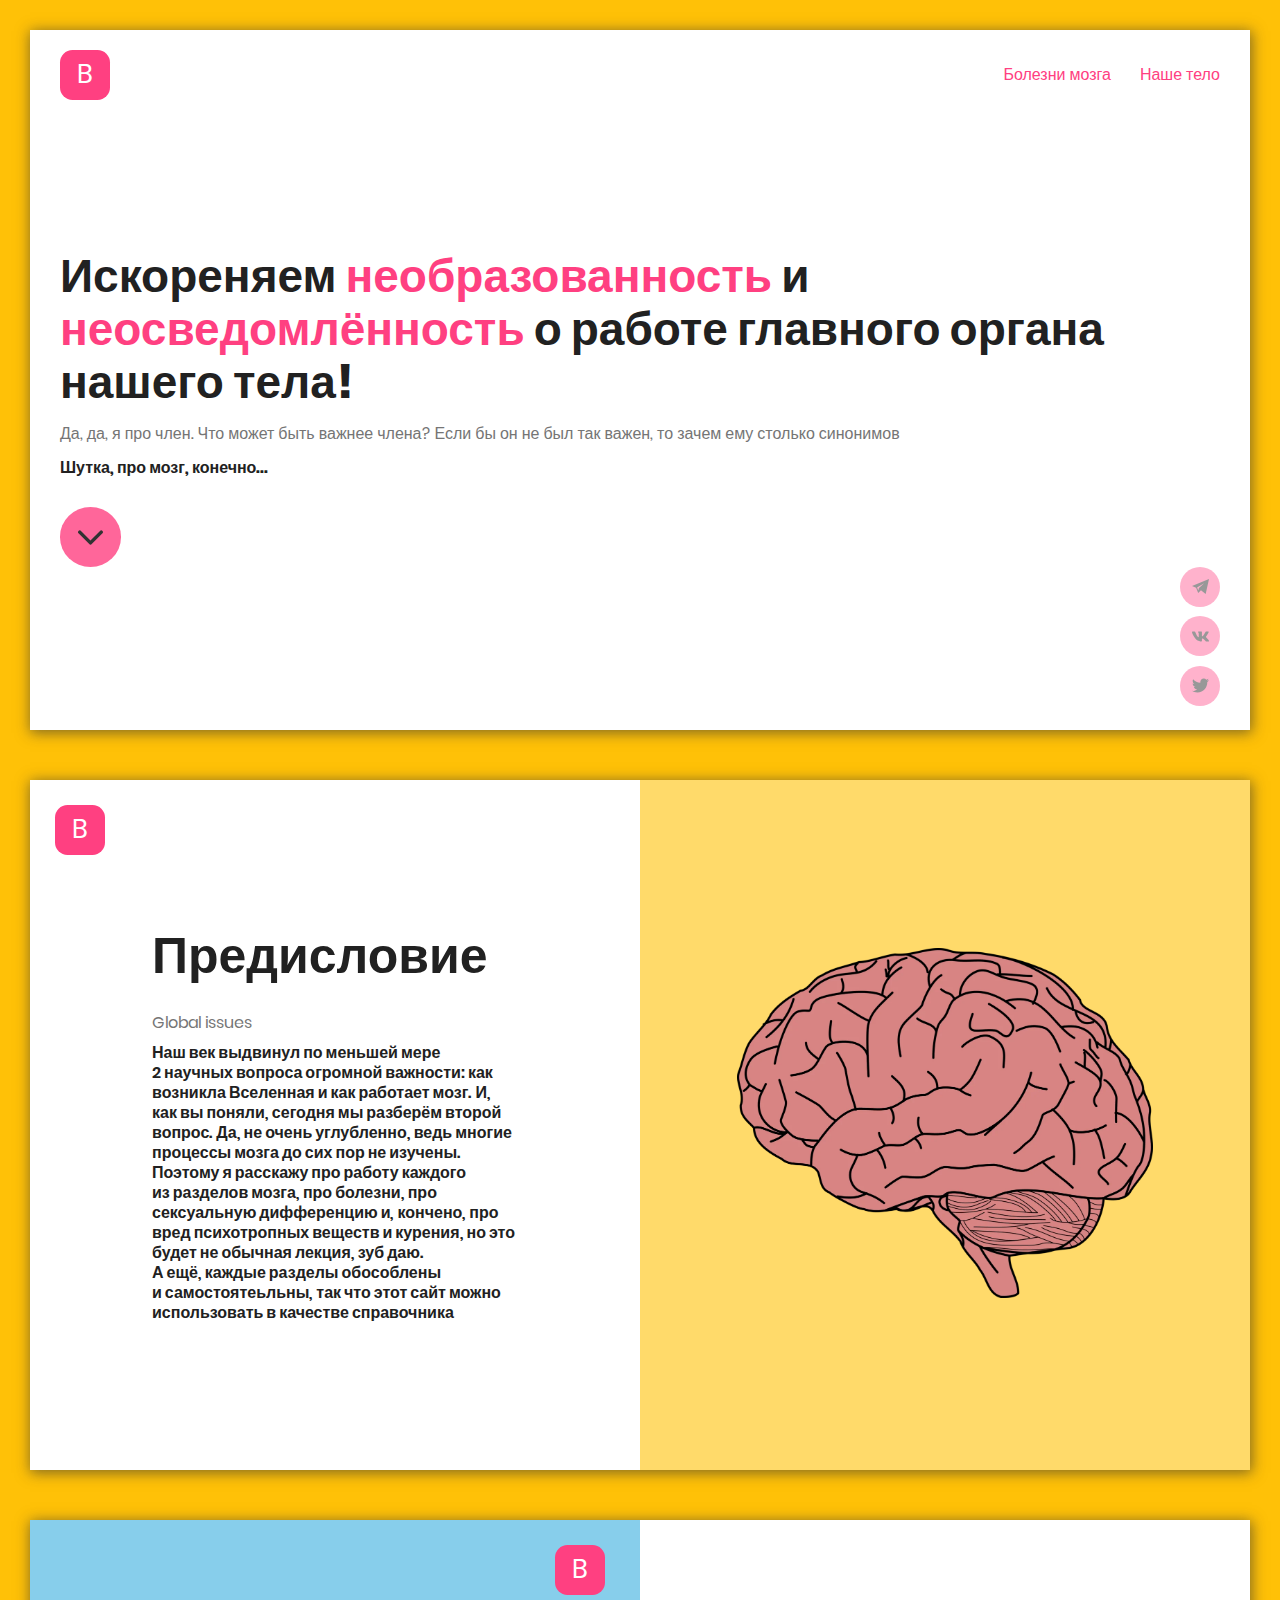
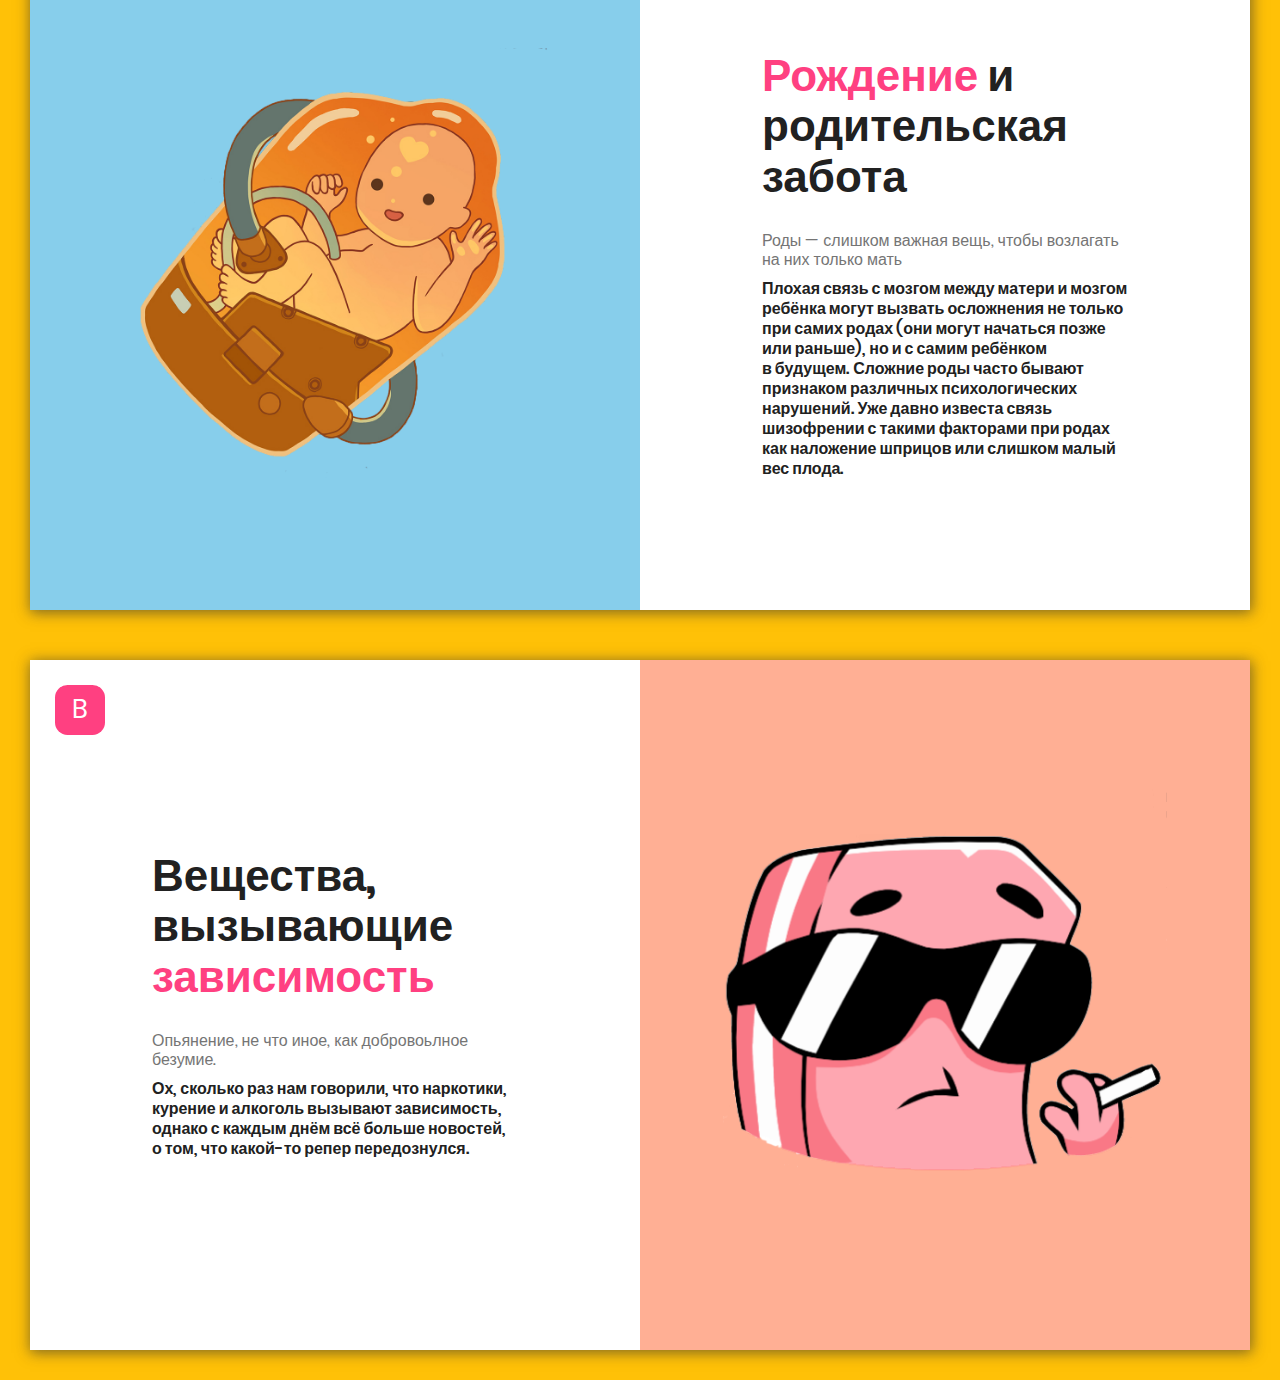
==== Brain/index.html @ 3332c7ab "Add files via upload" ====
<!DOCTYPE html>
<html lang="en">
<head>
    <meta charset="UTF-8">
    <meta http-equiv="X-UA-Compatible" content="IE=edge">
    <meta name="viewport" content="width=device-width, initial-scale=1.0">
    <link rel="stylesheet" href="css/styles.css">
    <link rel="stylesheet" href="css/normalize.css">
    <title>Brain</title>
</head>
<body>
    <div class="part">
        <div class="container hero-container">
            <header class="header">
                <a href="#" class="logo header-logo">
                    <span class="logo-b">B</span>
                </a> 
                <ul class="header-list list-reset">
                    <li class="header-item"><a href="#" class="header-link">Болезни мозга</a></li>
                    <li class="header-item"><a href="#" class="header-link">Наше тело</a></li>
                </ul>
            </header>
            <div class="main">
                <div class="hero-content">
                    <h1 class="hero-title">
                        Искореняем <span class="main-word">необразованность</span> и <span class="main-word">неосведомлённость</span> о работе главного органа нашего тела!
                    </h1>
                    <p class="hero-text">Да, да, я про член. Что может быть важнее члена? Если бы он не был так важен, то зачем ему столько синонимов</p>
                    <p class="hero-descr">Шутка, про мозг, конечно...</p>
                    <a href="#" class="down-button" >
                        <?xml version="1.0" encoding="iso-8859-1"?>
                        <!-- Generator: Adobe Illustrator 16.0.0, SVG Export Plug-In . SVG Version: 6.00 Build 0)  -->
                        <!DOCTYPE svg PUBLIC "-//W3C//DTD SVG 1.1//EN" "http://www.w3.org/Graphics/SVG/1.1/DTD/svg11.dtd">
                        <svg version="1.1" id="Capa_1" xmlns="http://www.w3.org/2000/svg" xmlns:xlink="http://www.w3.org/1999/xlink" x="0px" y="0px"
                            width="451.847px" height="451.847px" viewBox="0 0 451.847 451.847" style="enable-background:new 0 0 451.847 451.847;"
                            xml:space="preserve">
                        <g>
                            <path d="M225.923,354.706c-8.098,0-16.195-3.092-22.369-9.263L9.27,151.157c-12.359-12.359-12.359-32.397,0-44.751
                                c12.354-12.354,32.388-12.354,44.748,0l171.905,171.915l171.906-171.909c12.359-12.354,32.391-12.354,44.744,0
                                c12.365,12.354,12.365,32.392,0,44.751L248.292,345.449C242.115,351.621,234.018,354.706,225.923,354.706z"/>
                        </g>
                        </svg>

                    </a>
                </div>
                <ul class="social-list list-reset">
                    <li class="social-item"><a href="#" class="social-link social-link-tg"></a></li>
                    <li class="social-item"><a href="#" class="social-link social-link-vk"></a></li>
                    <li class="social-item"><a href="#" class="social-link social-link-tw"></a></li>
                </ul>
            </div>
        </div>
    </div>

    <section class="current-part">
        <header class="header current-header">
            <a href="#" class="logo current-part-logo">
                <span class="logo-b">B</span>
            </a> 
        </header>
        <div class="left-part">
            <div class="content">
                <h2 class="current-title">
                    Предисловие
                </h2>
                <span class="text-subtitle">
                    Global issues
                </span>
                <p class="current-text">
                    Наш век выдвинул по&nbsp;меньшей мере 2&nbsp;научных вопроса огромной важности: как возникла Вселенная и&nbsp;как работает мозг. И, как вы&nbsp;поняли, сегодня мы&nbsp;разберём второй вопрос. Да, не очень углубленно, ведь многие процессы мозга до&nbsp;сих пор не&nbsp;изучены.
                    Поэтому я&nbsp;расскажу про работу каждого из&nbsp;разделов мозга, про болезни, про сексуальную дифференцию&nbsp;и, кончено, про вред психотропных веществ и&nbsp;курения, но&nbsp;это будет не&nbsp;обычная лекция, зуб даю.<br>
                    А&nbsp;ещё, каждые разделы обособлены и&nbsp;самостоятеьльны, так что этот сайт можно использовать в&nbsp;качестве справочника
                </p>
            </div>
        </div>
        <div class="right-part">
            <div class="image-block">
                <img src="../Brain/img/brain.png" alt="" class="part-image">
            </div>
        </div>
    </section>

    <section class="current-part current-part-second">
        <header class="header current-header">
            <a href="#" class="logo current-part-logo">
                <span class="logo-b">B</span>
            </a> 
        </header>
        <div class="left-part">
            <div class="content">
                <h2 class="current-title medium-length">
                    <a href="..//Brain/first-article.html" class="title-link"><span class="main-word">Рождение</span> и родительская забота</a>
                </h2>
                <span class="text-subtitle">
                    Роды&nbsp;&mdash; слишком важная вещь, чтобы возлагать на&nbsp;них только мать
                </span>
                <p class="current-text">
                    Плохая связь с&nbsp;мозгом между матери и&nbsp;мозгом ребёнка могут вызвать осложнения не&nbsp;только при самих родах (они могут начаться позже или раньше), но&nbsp;и&nbsp;с&nbsp;самим ребёнком в&nbsp;будущем. Сложние роды часто бывают признаком различных психологических нарушений. Уже давно известа связь шизофрении с&nbsp;такими факторами при родах как наложение шприцов или слишком малый вес плода.
                </p>
            </div>
        </div>
        <div class="right-part right-part-second">
            <div class="image-block">
                <img src="../Brain/img/child-art.png" alt="" class="part-image medium-image">
            </div>
        </div>
    </section>



    <section class="current-part current-part-third">
        <header class="header current-header">
            <a href="#" class="logo current-part-logo">
                <span class="logo-b">B</span>
            </a> 
        </header>
        <div class="left-part">
            <div class="content">
                <h2 class="current-title medium-length">
                    <a href="..//Brain/second-article.html" class="title-link">Вещества, вызывающие <span  class="main-word">зависимость</span></a>
                </h2>
                <span class="text-subtitle">
                    Опьянение, не что иное, как добровоьлное безумие.
                </span>
                <p class="current-text">
                    Ох, сколько раз нам говорили, что наркотики, курение и алкоголь вызывают зависимость, однако с каждым днём всё больше новостей, о том, что какой-то репер передознулся. 
                </p>
            </div>
        </div>
        <div class="right-part right-part-third">
            <div class="image-block">
                <img src="../Brain/img/smoker.png" alt="" class="part-image medium-image">
            </div>
        </div>
    </section>

</body>
</html>
---- Brain/css/styles.css ----
* {
    box-sizing: border-box;
}

*::before,
*::after {
    box-sizing: border-box;
}

@font-face {
    font-family: 'Poppins';
    src: url('../fonts/Poppins-Regular.woff') format('woff');
        font-display: swap;
        font-weight: 400;
        font-style: normal;
}

@font-face {
    font-family: 'Poppins';
    src: url('../fonts/Poppins-Medium.woff') format('woff');
        font-display: swap;
        font-weight: 500;
        font-style: normal;
}

@font-face {
    font-family: 'Poppins';
    src: url('../fonts/Poppins-SemiBold.woff') format('woff');
        font-display: swap;
        font-weight: 600;
        font-style: normal;
}

@font-face {
    font-family: 'Poppins';
    src: url('../fonts/Poppins-Bold.woff') format('woff');
        font-display: swap;
        font-weight: 700;
        font-style: normal;
}

body {
    font-family: 'Poppins', sans-serif;
    font-weight: 400;
    background-color: var(--main-color);
    color: var(--text-color);
}

.container {
    max-width: 1600px;
    padding: 20px 30px;
    margin: 0 auto;
}

.list-reset {  /*Разобраться зачем это*/
    margin: 0;
    padding: 0;
    list-style-type: none; 
}

.btn-reset {  /*Разобраться зачем это*/
    padding: 0;
    border: none;
    background-color: transparent;
    cursor: pointer;
}


:root {
    --main-color: #FFC107;
    --secondary-color: #FF4081;
    --secondary-text: #757575;
    --devider-color: #bdbdbd;
    --text-color: #212121;

}


/* First part */

.part {
    background-color: #fff;
    margin: 30px; 
    box-shadow: 1px 2px 13px 1px rgba(50, 50, 50, 0.61);
}


.header{
    display: flex;
    align-items: center;
    justify-content: space-between;
}


.logo {
    display: flex;
    align-items: center;
    text-decoration: none;
}

.logo-b {
    display: inline-block;
    font-size: 26px;
    color: #fff;
    background-color: var(--secondary-color);
    padding: 10px 17px;
    border-radius: 25%;
}

.logo-text {
    margin-left: 15px;
    color: var(--secondary-color);
}

.header-item {
    display: inline-block;
}

.header-item:not(:last-child) {
    margin-right: 25px;
}

.header-link {
    text-decoration: none;
    color: var(--secondary-color);
}


.hero-content {
    padding-top: 150px;
    max-width: 1240px;
    margin: 0 auto;

}

.hero-title {
    margin: 0;
    font-size: 46px;
    color: var(--text-color);
}

.main-word {
    color: var(--secondary-color);
}


.hero-descr {
    margin: 0;
    font-weight: 700;
    margin-bottom: 30px;
}

.hero-text {
    color: var(--secondary-text);
}

.down-button {
    display: inline-block;
    background-color: var(--secondary-color);
    border-radius: 50%;
    padding: 15px;
    opacity: 0.8;
    transition: opacity 0.3s ease-in;
}

.down-button svg {
    width: 31px;
    height: 25px;
    transform: translateY(3px);
}

.down-button:hover {
    opacity: 1;
}

.social-list {
    display: flex;
    flex-direction: column;
    align-items: flex-end;
}

.social-item {
    display: inline-block;
}

.social-item:not(:last-child) {
    margin-bottom: 5px;
}

.social-link {
    display: inline-block;
    border-radius: 100%;
    width: 40px;
    height: 40px;
    background-color: var(--secondary-color);
    background-position: center;
    background-repeat: no-repeat;
    background-size: 17px auto;
    opacity: 0.4;
    transition: opacity 0.3s ease-in;
}

.social-link-tw {
    background-image: url("..//img/twitter.svg");
}

.social-link-vk {
    background-image: url("..//img/vk.svg");
}

.social-link-tg {
    background-image: url("..//img/telegram.svg");
}

.social-link:hover {
    opacity: 1;
}





/* Other parts */




.current-part {
    display: flex;
    background-color: #fff;
    margin: 30px; 
    margin-top: 50px;
    min-height: 690px;
    box-shadow: 1px 2px 13px 1px rgba(50, 50, 50, 0.61);
}

.part:not(:first-child) {
    margin-top: 100px;
}


.current-header {
    position: absolute;
    padding: 25px;
}



.left-part {
    width: 50%;
    display: flex;
    justify-content: center;
    align-items: center;
}


.content {
    width: 60%;
}

.current-title {
    font-size: 50px;
    margin-bottom: 30px;
}

.medium-length {
    font-size: 44px;
}



h2 {
    margin: 0;
}

.title-link {
    text-decoration: none;
    color: var(--text-color);
    
}

.text-subtitle {
    display: inline-block;
    color: var(--secondary-text);
    margin-bottom: 10px;
}

.current-text {
    margin: 0;
    font-weight: 600;
    line-height: 20px;

}

.right-part {
    width: 50%;
    background-color: #ffda6a;
    display: flex;
    align-items: center;
    justify-content: center;
}

.part-image {
    max-height: 350px;
}

.medium-image {
    max-height: 430px;
}

.current-part-second {
    flex-direction: row-reverse;
}

.current-part-second header {
    right: 650px;
}

.right-part-second {
    background-color: skyblue;
}

.right-part-third {
    background-color: #ffaf94;
}
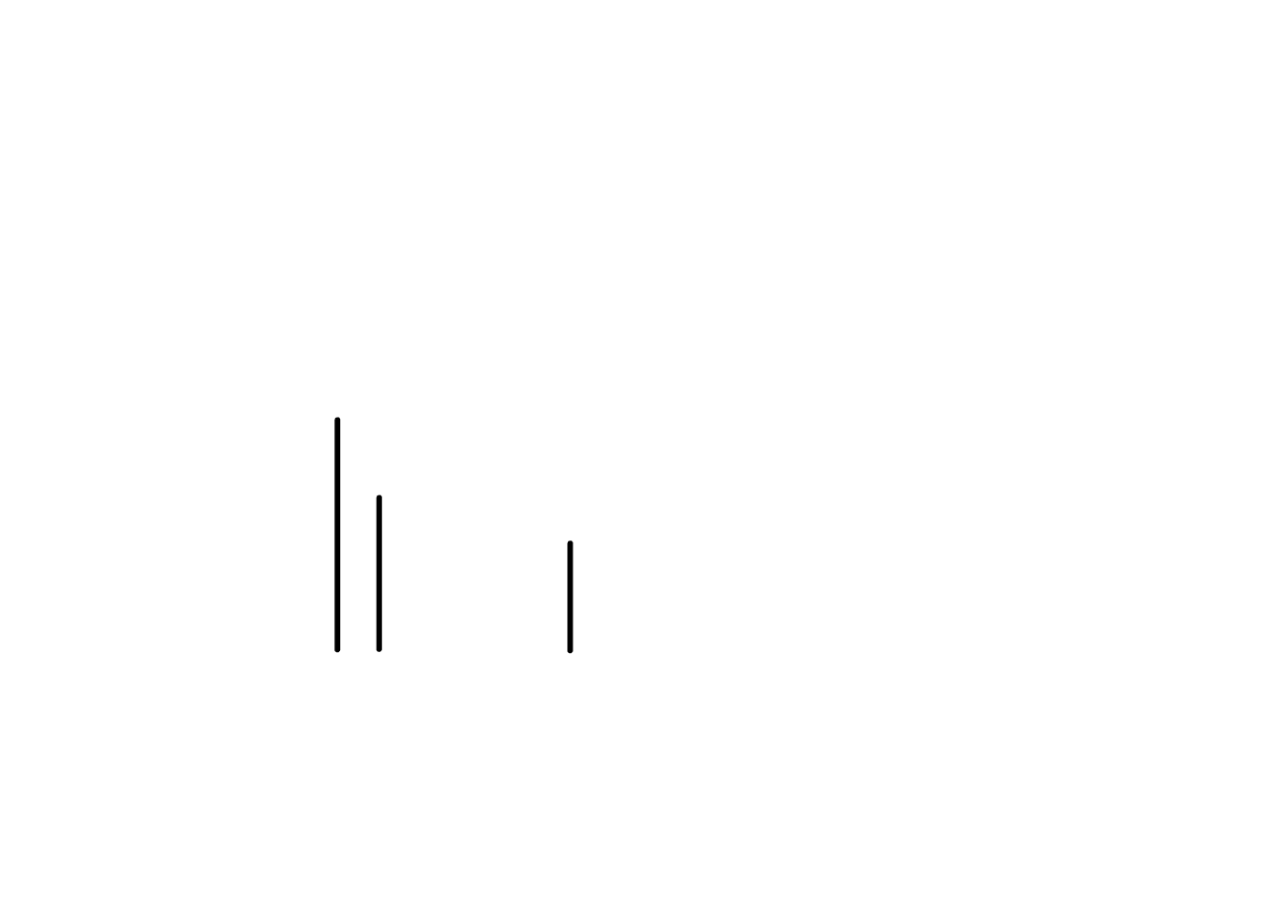
==== commit 5f34107c: "intit commit" ====
--- a/Brain/index.html
+++ b/Brain/index.html
@@ -6,133 +6,216 @@
     <meta name="viewport" content="width=device-width, initial-scale=1.0">
     <link rel="stylesheet" href="css/styles.css">
     <link rel="stylesheet" href="css/normalize.css">
-    <title>Brain</title>
+    <script src="js/jquery-3.6.0.min.js"></script>
+    <script src="js/index.js"></script>
+    <title>brain</title>
+
 </head>
-<body>
-    <div class="part">
-        <div class="container hero-container">
-            <header class="header">
-                <a href="#" class="logo header-logo">
-                    <span class="logo-b">B</span>
-                </a> 
-                <ul class="header-list list-reset">
-                    <li class="header-item"><a href="#" class="header-link">Болезни мозга</a></li>
-                    <li class="header-item"><a href="#" class="header-link">Наше тело</a></li>
-                </ul>
-            </header>
-            <div class="main">
-                <div class="hero-content">
-                    <h1 class="hero-title">
-                        Искореняем <span class="main-word">необразованность</span> и <span class="main-word">неосведомлённость</span> о работе главного органа нашего тела!
-                    </h1>
-                    <p class="hero-text">Да, да, я про член. Что может быть важнее члена? Если бы он не был так важен, то зачем ему столько синонимов</p>
-                    <p class="hero-descr">Шутка, про мозг, конечно...</p>
-                    <a href="#" class="down-button" >
+<body class="body">
+    <!-- PRELOADER -->
+
+    <div class="preloader-container">
+        
+    </div>  
+
+    <div class="main-container"> 
+        <!-- HEADER -->
+
+        <header class="header">
+            <a class="logo" href="#">
+                <?xml version="1.0" encoding="utf-8"?>
+            <svg version="1.1" xmlns="http://www.w3.org/2000/svg" xmlns:xlink="http://www.w3.org/1999/xlink" x="0px" y="0px"
+                viewBox="0 0 800 570" style="enable-background:new 0 0 800 570;" xml:space="preserve">
+            <g id="Back">
+            </g>
+            <g id="st1">
+                <g>
+                    <path  class="st0" d="M1.41,570c0-189.95,0-379.99,0-570c265.76,0,531.49,0,797.22,0c0,189.97,0,379.9,0,570
+                        C532.88,570,267.13,570,1.41,570z M42.56,29.58c1.64,1.09,2.67,1.71,3.63,2.42c54.34,40.13,108.68,80.27,163.01,120.41
+                        c90.79,67.07,181.58,134.13,272.37,201.2c89.19,65.88,178.37,131.76,267.62,197.54c1.69,1.25,4.39,2.17,6.33,1.79
+                        c3.04-0.61,2.62-3.73,2.62-6.25c-0.01-174.55-0.01-349.1-0.01-523.66c0-0.88,0.05-1.75-0.02-2.62c-0.21-2.69-1.63-3.99-4.4-3.96
+                        c-2.64,0.03-3.91,1.33-4.03,3.87c-0.07,1.37-0.03,2.75-0.03,4.13c0,170.18,0,340.35,0,510.53c0,1.58,0,3.15,0,5.53
+                        c-3.11-2.25-5.61-4.03-8.07-5.85c-126.35-93.33-252.7-186.66-379.06-279.99C266.82,183.96,171.1,113.26,75.38,42.57
+                        c-11.15-8.23-22.24-16.54-33.52-24.59c-1.44-1.03-4.07-1.38-5.71-0.79c-1.08,0.39-1.58,2.97-1.91,4.65
+                        c-0.33,1.69-0.16,3.48-0.16,5.23c0,173.05,0,346.1,0,519.16c0,1.13-0.04,2.25,0.04,3.37c0.18,2.57,1.89,4.24,4.13,3.74
+                        c1.63-0.37,3.18-2.24,4.16-3.82c0.62-0.99,0.15-2.68,0.15-4.05c0-170.05,0-340.1,0-510.15C42.56,33.69,42.56,32.07,42.56,29.58z
+                        M705.45,235.28c-0.94,0.14-1.3,0.23-1.67,0.24c-41.3,0.72-82.6,1.45-123.9,2.14c-19.97,0.34-39.93,0.59-59.9,0.92
+                        c-32.19,0.52-64.39,1.09-96.58,1.51c-1.81,0.02-3.92-0.74-5.4-1.81c-7.89-5.7-15.59-11.65-23.42-17.44
+                        C306.91,156.08,219.22,91.33,131.54,26.59c-4.42-3.26-8.69-6.77-13.36-9.62c-1.46-0.89-4.54-0.7-5.96,0.3
+                        c-2.01,1.42-1.56,4.03,0.12,5.97c0.64,0.74,1.5,1.32,2.3,1.91c106.5,78.56,213.01,157.1,319.49,235.69
+                        c29.64,21.87,59.18,43.87,88.75,65.83c61.25,45.48,122.48,90.99,183.79,136.38c1.14,0.84,3.96,1.22,4.62,0.51
+                        c1.34-1.42,2.42-3.74,2.43-5.69c0.18-37.38,0.21-74.77,0.22-112.15c0.02-107.4,0.01-214.8,0-322.21c0-1.13,0.41-2.54-0.12-3.31
+                        c-0.99-1.44-2.37-3.28-3.86-3.57c-3.42-0.67-4.51,0.99-4.51,5.83c0,69.27,0,138.54,0,207.8
+                        C705.45,231.86,705.45,233.46,705.45,235.28z M93.76,322.9c2.05-0.75,3.54-1.32,5.04-1.85c57.72-20.71,115.44-41.4,173.12-62.24
+                        c1.95-0.71,4.34-2.59,4.78-4.36c0.35-1.41-1.56-4.02-3.14-5.19c-60.71-44.95-121.5-89.8-182.25-134.69
+                        c-2.11-1.56-4.18-3.01-6.79-1.85c-2.88,1.28-2.36,4.08-2.36,6.55c0,142.29,0,284.58,0,426.88c0,1-0.05,2,0.02,3
+                        c0.2,2.92,1.87,4.34,4.7,4.06c1.44-0.14,2.91-0.7,4.23-1.33c60.56-28.85,121.1-57.72,181.64-86.6c5.29-2.52,5.65-6.03,0.95-9.51
+                        c-53.34-39.39-106.68-78.76-160.02-118.15C107.17,332.83,100.67,328.01,93.76,322.9z M320.06,429.71c1.92,1.3,3.13,2.1,4.31,2.93
+                        c56,39.27,112,78.55,168.03,117.78c1.69,1.18,3.64,2.33,5.61,2.66c1.19,0.2,3.34-0.94,3.79-2.01c0.55-1.31-0.04-3.24-0.51-4.79
+                        c-0.2-0.66-1.33-1.05-2.04-1.55c-47.22-33.11-94.43-66.21-141.65-99.31c-10.3-7.22-20.59-14.45-31.36-22.01
+                        c1.71-0.48,2.84-0.83,4-1.1c41-9.67,82.01-19.3,122.99-29.08c1.74-0.42,4.32-2.15,4.43-3.44c0.14-1.72-1.31-4.21-2.84-5.35
+                        c-44.77-33.31-89.65-66.48-134.48-99.71c-2.08-1.54-4.42-3.51-6.63-1.64c-1.45,1.23-2.17,4.06-2.18,6.18
+                        c-0.1,85.88-0.09,171.77-0.09,257.65c0,1-0.08,2.01,0.03,3c0.27,2.48,1.66,3.84,4.18,3.87c2.52,0.03,3.96-1.33,4.32-3.76
+                        c0.18-1.23,0.08-2.49,0.08-3.74c0-37.13,0-74.26,0-111.39C320.06,433.42,320.06,431.98,320.06,429.71z M519.11,432.94
+                        c-1.27,1.29-3.37,2.5-3.29,3.54c0.15,1.93,1.09,4.42,2.56,5.52c49.08,36.67,98.27,73.19,147.43,109.76c2.45,1.83,4.84,2.82,7.18,0
+                        c1.87-2.26,1.21-4.43-1.99-6.8c-49.27-36.63-98.54-73.25-147.83-109.85C522.12,434.33,520.85,433.86,519.11,432.94z
+                        M497.73,416.59c-1.16,1.02-3.16,1.94-3.33,3.13c-0.24,1.67,0.33,4.13,1.51,5.2c3.2,2.9,6.81,5.38,10.43,7.78
+                        c2.26,1.49,4.81,1.68,6.56-0.91c1.76-2.61,0.55-4.71-1.68-6.38c-3.28-2.45-6.57-4.9-9.92-7.26
+                        C500.45,417.54,499.35,417.28,497.73,416.59z"/>
+                    <path class="st2" d="M42.56,29.58c0,2.49,0,4.11,0,5.73c0,170.05,0,340.1,0,510.15c0,1.38,0.47,3.06-0.15,4.05c-0.99,1.58-2.54,3.45-4.16,3.82
+                        c-2.24,0.51-3.95-1.17-4.13-3.74c-0.08-1.12-0.04-2.25-0.04-3.37c0-173.05,0-346.1,0-519.16c0-1.75-0.18-3.54,0.16-5.23
+                        c0.33-1.68,0.84-4.27,1.91-4.65c1.63-0.59,4.27-0.24,5.71,0.79c11.28,8.05,22.37,16.36,33.52,24.59
+                        c95.72,70.7,191.44,141.39,287.16,212.09c126.35,93.33,252.7,186.66,379.06,279.99c2.46,1.82,4.96,3.59,8.07,5.85
+                        c0-2.37,0-3.95,0-5.53c0-170.18,0-340.35,0-510.53c0-1.38-0.04-2.75,0.03-4.13c0.12-2.54,1.39-3.84,4.03-3.87
+                        c2.77-0.03,4.19,1.26,4.4,3.96c0.07,0.87,0.02,1.75,0.02,2.62c0,174.55,0,349.1,0.01,523.66c0,2.51,0.42,5.64-2.62,6.25
+                        c-1.94,0.39-4.64-0.54-6.33-1.79c-89.25-65.79-178.43-131.67-267.62-197.54C390.79,286.55,300,219.48,209.21,152.41
+                        C154.87,112.27,100.54,72.13,46.2,32C45.23,31.29,44.2,30.67,42.56,29.58z"/>
+                    <path class="st2" d="M705.45,235.28c0-1.82,0-3.42,0-5.02c0-69.27,0-138.54,0-207.8c0-4.84,1.09-6.5,4.51-5.83c1.49,0.29,2.87,2.13,3.86,3.57
+                        c0.53,0.77,0.12,2.19,0.12,3.31c0,107.4,0.01,214.8,0,322.21c-0.01,37.38-0.04,74.77-0.22,112.15c-0.01,1.95-1.09,4.26-2.43,5.69
+                        c-0.66,0.7-3.48,0.33-4.62-0.51c-61.31-45.4-122.54-90.9-183.79-136.38c-29.57-21.96-59.12-43.96-88.75-65.83
+                        C327.64,182.25,221.13,103.71,114.63,25.15c-0.8-0.59-1.66-1.16-2.3-1.91c-1.68-1.95-2.13-4.55-0.12-5.97
+                        c1.42-1,4.49-1.19,5.96-0.3c4.67,2.84,8.94,6.36,13.36,9.62c87.69,64.75,175.37,129.49,263.05,194.26
+                        c7.83,5.78,15.53,11.74,23.42,17.44c1.48,1.07,3.59,1.84,5.4,1.81c32.19-0.42,64.39-0.99,96.58-1.51
+                        c19.97-0.32,39.93-0.58,59.9-0.92c41.3-0.7,82.6-1.42,123.9-2.14C704.15,235.52,704.52,235.42,705.45,235.28z M433.61,248.71
+                        c-0.06,0.32-0.11,0.65-0.17,0.97c90.36,67.03,180.71,134.07,271.7,201.57c0-69.46,0-138.02,0-207.08
+                        C614.54,245.68,524.08,247.19,433.61,248.71z"/>
+                    <path class="st2" d="M93.76,322.9c6.91,5.11,13.41,9.93,19.91,14.73c53.34,39.38,106.68,78.76,160.02,118.15c4.7,3.47,4.35,6.98-0.95,9.51
+                        c-60.54,28.88-121.08,57.75-181.64,86.6c-1.33,0.63-2.79,1.19-4.23,1.33c-2.82,0.27-4.5-1.15-4.7-4.06c-0.07-1-0.02-2-0.02-3
+                        c0-142.29,0-284.58,0-426.88c0-2.47-0.52-5.28,2.36-6.55c2.61-1.15,4.68,0.3,6.79,1.85c60.75,44.9,121.54,89.74,182.25,134.69
+                        c1.58,1.17,3.5,3.78,3.14,5.19c-0.44,1.77-2.83,3.66-4.78,4.36c-57.67,20.83-115.4,41.52-173.12,62.24
+                        C97.3,321.59,95.81,322.15,93.76,322.9z M90.99,542.25c57.86-27.56,115.25-54.91,173.17-82.51
+                        c-57.98-42.8-115.35-85.16-173.17-127.86C90.99,402.34,90.99,471.93,90.99,542.25z M263.4,252.68
+                        c-57.68-42.59-114.76-84.73-172.27-127.19c0,63.38,0,125.99,0,188.97C148.55,293.86,205.54,273.43,263.4,252.68z"/>
+                    <path class="st2" d="M320.06,429.71c0,2.27,0,3.71,0,5.16c0,37.13,0,74.26,0,111.39c0,1.25,0.1,2.52-0.08,3.74c-0.35,2.43-1.8,3.79-4.32,3.76
+                        c-2.52-0.03-3.92-1.39-4.18-3.87c-0.11-0.99-0.03-2-0.03-3c0-85.88-0.02-171.77,0.09-257.65c0-2.12,0.72-4.95,2.18-6.18
+                        c2.21-1.87,4.55,0.11,6.63,1.64c44.83,33.23,89.71,66.4,134.48,99.71c1.53,1.14,2.99,3.63,2.84,5.35
+                        c-0.11,1.29-2.69,3.02-4.43,3.44c-40.97,9.79-81.98,19.42-122.99,29.08c-1.15,0.27-2.29,0.63-4,1.1
+                        c10.77,7.56,21.06,14.79,31.36,22.01c47.21,33.11,94.43,66.21,141.65,99.31c0.71,0.5,1.84,0.89,2.04,1.55
+                        c0.47,1.55,1.06,3.48,0.51,4.79c-0.45,1.07-2.61,2.21-3.79,2.01c-1.97-0.32-3.92-1.47-5.61-2.66
+                        c-56.03-39.23-112.02-78.51-168.03-117.78C323.19,431.81,321.98,431.01,320.06,429.71z M443.9,386.86
+                        c-41.52-30.74-82.29-60.93-123.48-91.42c0,40.43,0,80.25,0,120.44C361.59,406.21,402.33,396.63,443.9,386.86z"/>
+                    <path class="st2" d="M519.11,432.94c1.74,0.92,3.01,1.39,4.06,2.16c49.29,36.6,98.56,73.22,147.83,109.85c3.2,2.38,3.86,4.54,1.99,6.8
+                        c-2.34,2.83-4.72,1.83-7.18,0c-49.16-36.56-98.35-73.09-147.43-109.76c-1.47-1.1-2.4-3.59-2.56-5.52
+                        C515.73,435.44,517.84,434.23,519.11,432.94z"/>
+                    <path class="st2" d="M497.73,416.59c1.61,0.69,2.71,0.96,3.58,1.57c3.35,2.36,6.63,4.81,9.92,7.26c2.23,1.67,3.44,3.76,1.68,6.38
+                        c-1.75,2.59-4.31,2.4-6.56,0.91c-3.62-2.39-7.23-4.87-10.43-7.78c-1.18-1.07-1.75-3.53-1.51-5.2
+                        C494.58,418.53,496.58,417.6,497.73,416.59z"/>
+                    <path class="st0" d="M433.61,248.71c90.46-1.51,180.93-3.03,271.53-4.54c0,69.06,0,137.62,0,207.08
+                        c-90.99-67.5-181.34-134.53-271.7-201.57C433.5,249.35,433.56,249.03,433.61,248.71z"/>
+                    <path class="st0" d="M90.99,542.25c0-70.32,0-139.92,0-210.36c57.83,42.69,115.2,85.05,173.17,127.86
+                        C206.24,487.34,148.85,514.69,90.99,542.25z"/>
+                    <path class="st0" d="M263.4,252.68c-57.86,20.75-114.85,41.18-172.27,61.78c0-62.98,0-125.59,0-188.97
+                        C148.64,167.95,205.72,210.09,263.4,252.68z"/>
+                    <path class="st0" d="M443.9,386.86c-41.57,9.77-82.31,19.34-123.48,29.02c0-40.19,0-80.02,0-120.44
+                        C361.61,325.93,402.38,356.12,443.9,386.86z"/>
+                </g>
+            </g>
+            </svg>
+            </a>
+        </header>
+        <!-- MAIN -->
+
+        <div class="hero">
+            <h1 class="hero-title">
+                brain.
+            </h1>
+        </div> 
+
+        <article class="article first-article">
+            <div class="text-part">
+                <div class="content">
+                    <h2 class="current-title">
+                        Предисловие
+                    </h2>
+                    <span class="text-subtitle">
+                        Global issues
+                    </span>
+                    <p class="current-text">
+                        Если вы зашли на мой сайт, то вы уже можете причислить себя к высшей ступени развития человечества, ведь пока этот плебс занят своими незначительными проблемами, мы будем  разбирать вопросы сексуальной дифференциации, религиозности и спиритуальности, узнаем где находится память, чем опасен спорт и, естественно, роль родителей, а в особенности матери во время находится в матке и взросления ребёнка.
+                    </p>
+                    <p class="current-text">
+                        Ну а без шуток, это сайт-справочник по вопросам работы головного мозга значительная часть информации которого взята из книги Дика Свааба "Мы - это наш мозг", которую я всем советую к прочтению.
+                    </p>
+                </div>
+            </div>
+            <div class="image-part">
+                <div class="image-block">
+                    <img src="img/brain.png" alt="" class="article-image large-image">
+                </div>
+            </div>
+        </article>
+
+        <article class="article first-article">
+            <div class="text-part">
+                <div class="content">
+                    <h2 class="current-title large-title">
+                        <a href="first-article.html" class="title-link">
+                            Рождение и родительская забота
+                        </a>
+                    </h2>
+                    <span class="text-subtitle">
+                        Роды&nbsp;&mdash; слишком важная вещь, чтобы возлагать на&nbsp;них только мать.
+                    </span>
+                    <p class="current-text">
+                        Плохая связь с&nbsp;мозгом между матери и&nbsp;мозгом ребёнка могут вызвать осложнения не&nbsp;только при самих родах (они могут начаться позже или раньше), но&nbsp;и&nbsp;с&nbsp;самим ребёнком в&nbsp;будущем. Сложние роды часто бывают признаком различных психологических нарушений. Уже давно известа связь шизофрении с&nbsp;такими факторами при родах как наложение шприцов или слишком малый вес плода.
+                    </p>
+                    <a href="first-article.html" class="button-link link">
                         <?xml version="1.0" encoding="iso-8859-1"?>
-                        <!-- Generator: Adobe Illustrator 16.0.0, SVG Export Plug-In . SVG Version: 6.00 Build 0)  -->
-                        <!DOCTYPE svg PUBLIC "-//W3C//DTD SVG 1.1//EN" "http://www.w3.org/Graphics/SVG/1.1/DTD/svg11.dtd">
-                        <svg version="1.1" id="Capa_1" xmlns="http://www.w3.org/2000/svg" xmlns:xlink="http://www.w3.org/1999/xlink" x="0px" y="0px"
-                            width="451.847px" height="451.847px" viewBox="0 0 451.847 451.847" style="enable-background:new 0 0 451.847 451.847;"
-                            xml:space="preserve">
+                        <svg version="1.1" xmlns="http://www.w3.org/2000/svg" xmlns:xlink="http://www.w3.org/1999/xlink" x="0px" y="0px"
+                            viewBox="0 0 494.148 494.148" style="enable-background:new 0 0 494.148 494.148;" xml:space="preserve">
                         <g>
-                            <path d="M225.923,354.706c-8.098,0-16.195-3.092-22.369-9.263L9.27,151.157c-12.359-12.359-12.359-32.397,0-44.751
-                                c12.354-12.354,32.388-12.354,44.748,0l171.905,171.915l171.906-171.909c12.359-12.354,32.391-12.354,44.744,0
-                                c12.365,12.354,12.365,32.392,0,44.751L248.292,345.449C242.115,351.621,234.018,354.706,225.923,354.706z"/>
+                            <g>
+                                <path d="M405.284,201.188L130.804,13.28C118.128,4.596,105.356,0,94.74,0C74.216,0,61.52,16.472,61.52,44.044v406.124
+                                    c0,27.54,12.68,43.98,33.156,43.98c10.632,0,23.2-4.6,35.904-13.308l274.608-187.904c17.66-12.104,27.44-28.392,27.44-45.884
+                                    C432.632,229.572,422.964,213.288,405.284,201.188z"/>
+                            </g>
                         </g>
                         </svg>
-
+                        <span>Read more</span>
                     </a>
                 </div>
-                <ul class="social-list list-reset">
-                    <li class="social-item"><a href="#" class="social-link social-link-tg"></a></li>
-                    <li class="social-item"><a href="#" class="social-link social-link-vk"></a></li>
-                    <li class="social-item"><a href="#" class="social-link social-link-tw"></a></li>
-                </ul>
-            </div>
-        </div>
+            </div>
+            <div class="image-part">
+                <div class="image-block">
+                    <img src="img/child-art.png" alt="" class="article-image">
+                </div>
+            </div>
+        </article>
+
     </div>
-
-    <section class="current-part">
-        <header class="header current-header">
-            <a href="#" class="logo current-part-logo">
-                <span class="logo-b">B</span>
-            </a> 
-        </header>
-        <div class="left-part">
-            <div class="content">
-                <h2 class="current-title">
-                    Предисловие
-                </h2>
-                <span class="text-subtitle">
-                    Global issues
-                </span>
-                <p class="current-text">
-                    Наш век выдвинул по&nbsp;меньшей мере 2&nbsp;научных вопроса огромной важности: как возникла Вселенная и&nbsp;как работает мозг. И, как вы&nbsp;поняли, сегодня мы&nbsp;разберём второй вопрос. Да, не очень углубленно, ведь многие процессы мозга до&nbsp;сих пор не&nbsp;изучены.
-                    Поэтому я&nbsp;расскажу про работу каждого из&nbsp;разделов мозга, про болезни, про сексуальную дифференцию&nbsp;и, кончено, про вред психотропных веществ и&nbsp;курения, но&nbsp;это будет не&nbsp;обычная лекция, зуб даю.<br>
-                    А&nbsp;ещё, каждые разделы обособлены и&nbsp;самостоятеьльны, так что этот сайт можно использовать в&nbsp;качестве справочника
-                </p>
-            </div>
-        </div>
-        <div class="right-part">
-            <div class="image-block">
-                <img src="../Brain/img/brain.png" alt="" class="part-image">
-            </div>
-        </div>
-    </section>
-
-    <section class="current-part current-part-second">
-        <header class="header current-header">
-            <a href="#" class="logo current-part-logo">
-                <span class="logo-b">B</span>
-            </a> 
-        </header>
-        <div class="left-part">
-            <div class="content">
-                <h2 class="current-title medium-length">
-                    <a href="..//Brain/first-article.html" class="title-link"><span class="main-word">Рождение</span> и родительская забота</a>
-                </h2>
-                <span class="text-subtitle">
-                    Роды&nbsp;&mdash; слишком важная вещь, чтобы возлагать на&nbsp;них только мать
-                </span>
-                <p class="current-text">
-                    Плохая связь с&nbsp;мозгом между матери и&nbsp;мозгом ребёнка могут вызвать осложнения не&nbsp;только при самих родах (они могут начаться позже или раньше), но&nbsp;и&nbsp;с&nbsp;самим ребёнком в&nbsp;будущем. Сложние роды часто бывают признаком различных психологических нарушений. Уже давно известа связь шизофрении с&nbsp;такими факторами при родах как наложение шприцов или слишком малый вес плода.
-                </p>
-            </div>
-        </div>
-        <div class="right-part right-part-second">
-            <div class="image-block">
-                <img src="../Brain/img/child-art.png" alt="" class="part-image medium-image">
-            </div>
-        </div>
-    </section>
-
-
-
-    <section class="current-part current-part-third">
-        <header class="header current-header">
-            <a href="#" class="logo current-part-logo">
-                <span class="logo-b">B</span>
-            </a> 
-        </header>
-        <div class="left-part">
-            <div class="content">
-                <h2 class="current-title medium-length">
-                    <a href="..//Brain/second-article.html" class="title-link">Вещества, вызывающие <span  class="main-word">зависимость</span></a>
-                </h2>
-                <span class="text-subtitle">
-                    Опьянение, не что иное, как добровоьлное безумие.
-                </span>
-                <p class="current-text">
-                    Ох, сколько раз нам говорили, что наркотики, курение и алкоголь вызывают зависимость, однако с каждым днём всё больше новостей, о том, что какой-то репер передознулся. 
-                </p>
-            </div>
-        </div>
-        <div class="right-part right-part-third">
-            <div class="image-block">
-                <img src="../Brain/img/smoker.png" alt="" class="part-image medium-image">
-            </div>
-        </div>
-    </section>
-
+    
+    <ul class="pagination-list list-reset">
+        <li class="pagination-item"><a href="#" class="pagination-link pagination-link-active">home</a></li>
+        <li class="pagination-item"><a href="#" class="pagination-link">intro</a></li>
+        <li class="pagination-item"><a href="#" class="pagination-link">parenthood</a></li>
+        <li class="pagination-item"><a href="#" class="pagination-link">genders</a></li>
+        <li class="pagination-item"><a href="#" class="pagination-link">addictions</a></li>
+    </ul>
 </body>
-</html>+</html>
+
+
+
+
+
+
+
+
+
+
+
+
+
+
+
+
+
+
+
+
+
+
+
+
+<!-- 
+-->--- a/Brain/css/styles.css
+++ b/Brain/css/styles.css
@@ -1,11 +1,43 @@
-* {
-    box-sizing: border-box;
-}
-
-*::before,
-*::after {
-    box-sizing: border-box;
-}
+/* svg & preloader */
+
+.Back {
+    fill: none;
+}
+
+.st0 {
+    fill: none;
+}
+
+.st1 {
+    fill: #fff;
+}
+
+.st2 {
+    fill: #000;
+}
+
+.preloader-container {
+    position: fixed;
+    display: flex;
+    align-items: center;
+    justify-content: center;
+    margin: 0;
+    width: 100%;
+    height: 100%;
+    background-color: #fff;
+}
+
+.preloader {
+    width: 1200px;
+    margin: 0 auto;
+}
+
+body, html {
+    margin: 0;
+}
+
+/* Document */
+
 
 @font-face {
     font-family: 'Poppins';
@@ -39,26 +71,24 @@
         font-style: normal;
 }
 
-body {
-    font-family: 'Poppins', sans-serif;
-    font-weight: 400;
-    background-color: var(--main-color);
-    color: var(--text-color);
-}
-
-.container {
-    max-width: 1600px;
-    padding: 20px 30px;
-    margin: 0 auto;
-}
-
-.list-reset {  /*Разобраться зачем это*/
+@font-face {
+    font-family: 'Roboto';
+    src: url('../fonts/Roboto-Black.woff') format('woff');
+        font-display: swap;
+        font-weight: 900;
+        font-style: normal;
+}
+
+
+
+
+.list-reset {  
     margin: 0;
     padding: 0;
     list-style-type: none; 
 }
 
-.btn-reset {  /*Разобраться зачем это*/
+.btn-reset {  
     padding: 0;
     border: none;
     background-color: transparent;
@@ -67,217 +97,209 @@
 
 
 :root {
-    --main-color: #FFC107;
+    --main-color: #ffc107;
     --secondary-color: #FF4081;
     --secondary-text: #757575;
-    --devider-color: #bdbdbd;
-    --text-color: #212121;
-
-}
-
-
-/* First part */
-
-.part {
+    --text-color: #bdbdbd;
+}
+
+
+body {
+    font-family: 'Poppins', sans-serif;
+    font-weight: 500;
+    /* background-color: #000; */
+    color: #fff;
+}
+
+
+.header {
+    display: flex;
+    justify-content: center;
+    align-items: baseline;
+    position: fixed;
+    width: 100%;
+    height: 100px;
+    z-index: 10;
+    /* background: rgb(0,0,0);
+    background: linear-gradient(180deg, rgba(0,0,0,1) 0%, rgba(0,0,0,1) 66%, rgba(0,0,0,0.72) 95%, rgba(0,0,0,0) 100%); */
+}
+
+.logo {
+    display: inline-block;
+    width: 90px;
+    position: relative;
+    top: 20px;
+    margin: 0px auto;
+    padding: 5px 5px;
+    border-radius: 2px;
     background-color: #fff;
-    margin: 30px; 
-    box-shadow: 1px 2px 13px 1px rgba(50, 50, 50, 0.61);
-}
-
-
-.header{
+    transition: 0.3s;
+}
+
+.logo:hover {
+    transform: scale(1.2);
+    transition: transform 0.3s;
+}
+
+.logo-animation {
+    animation-name: test;
+    animation-duration: 2s;
+    animation-fill-mode: both;
+}
+
+
+
+
+.pagination-list {
+    position: fixed;
+    z-index: 11;
+    right: 40px;
+    top: 100px;
+}
+
+.pagination-item {  
+    font-size: 16px;
+    letter-spacing: 2px;
+    writing-mode: vertical-lr;
+    transform: rotate(180deg);
+
+}
+
+.pagination-item:not(:last-child) {
+    margin-bottom: 35px;
+}
+
+.pagination-link {
+    position: relative;
+    color: var(--text-color);
+    text-decoration: none;
+    transition: color 0.3s;
+}
+
+.pagination-link:hover {
+    color: #fff;
+    transition: color 0.3s;
+}
+
+
+.pagination-link-active {
+    color: var(--main-color);
+}
+
+.pagination-link-active::after {
+    content: "";
+    position: absolute;
+    left: -10px;
+    top: 0;
+    height: 100%;
+    width: 3px;
+    background-color: var(--main-color); /*Берёт текущий цвет у элемента*/   
+}
+
+
+
+.hero {
+    padding: 200px 10px 100px 70px;
+}
+
+.hero-title {
+    font-family: 'Roboto', sans-serif;
+    font-size: 400px;
+    color: var(--main-color);
+    font-weight: 900;
+    margin: 0;
+    margin-top: 70px;
+    padding-left: 25px;
+}
+
+/* Main part */
+
+.article {
+    display: flex;
+    border: 3px solid #fff;
+    border-radius: 4px;
+    padding: 95px 0 90px 0;
+    margin: 0 135px 300px 110px;
+}
+
+
+
+.image-part {
+    width: 50%;
     display: flex;
     align-items: center;
-    justify-content: space-between;
-}
-
-
-.logo {
-    display: flex;
-    align-items: center;
-    text-decoration: none;
-}
-
-.logo-b {
-    display: inline-block;
-    font-size: 26px;
-    color: #fff;
-    background-color: var(--secondary-color);
-    padding: 10px 17px;
-    border-radius: 25%;
-}
-
-.logo-text {
-    margin-left: 15px;
-    color: var(--secondary-color);
-}
-
-.header-item {
-    display: inline-block;
-}
-
-.header-item:not(:last-child) {
-    margin-right: 25px;
-}
-
-.header-link {
-    text-decoration: none;
-    color: var(--secondary-color);
-}
-
-
-.hero-content {
-    padding-top: 150px;
-    max-width: 1240px;
-    margin: 0 auto;
-
-}
-
-.hero-title {
-    margin: 0;
-    font-size: 46px;
-    color: var(--text-color);
-}
-
-.main-word {
-    color: var(--secondary-color);
-}
-
-
-.hero-descr {
-    margin: 0;
-    font-weight: 700;
-    margin-bottom: 30px;
-}
-
-.hero-text {
-    color: var(--secondary-text);
-}
-
-.down-button {
-    display: inline-block;
-    background-color: var(--secondary-color);
-    border-radius: 50%;
-    padding: 15px;
-    opacity: 0.8;
-    transition: opacity 0.3s ease-in;
-}
-
-.down-button svg {
-    width: 31px;
-    height: 25px;
-    transform: translateY(3px);
-}
-
-.down-button:hover {
-    opacity: 1;
-}
-
-.social-list {
-    display: flex;
-    flex-direction: column;
-    align-items: flex-end;
-}
-
-.social-item {
-    display: inline-block;
-}
-
-.social-item:not(:last-child) {
-    margin-bottom: 5px;
-}
-
-.social-link {
-    display: inline-block;
-    border-radius: 100%;
-    width: 40px;
-    height: 40px;
-    background-color: var(--secondary-color);
-    background-position: center;
-    background-repeat: no-repeat;
-    background-size: 17px auto;
-    opacity: 0.4;
-    transition: opacity 0.3s ease-in;
-}
-
-.social-link-tw {
-    background-image: url("..//img/twitter.svg");
-}
-
-.social-link-vk {
-    background-image: url("..//img/vk.svg");
-}
-
-.social-link-tg {
-    background-image: url("..//img/telegram.svg");
-}
-
-.social-link:hover {
-    opacity: 1;
-}
-
-
-
-
-
-/* Other parts */
-
-
-
-
-.current-part {
-    display: flex;
-    background-color: #fff;
-    margin: 30px; 
-    margin-top: 50px;
-    min-height: 690px;
-    box-shadow: 1px 2px 13px 1px rgba(50, 50, 50, 0.61);
-}
-
-.part:not(:first-child) {
-    margin-top: 100px;
-}
-
-
-.current-header {
-    position: absolute;
-    padding: 25px;
-}
-
-
-
-.left-part {
+    justify-content: center;
+}
+
+.article-image {
+    max-height: 400px;
+}
+
+.large-image {
+    max-height: 330px;
+}
+
+
+
+.text-part {
     width: 50%;
     display: flex;
     justify-content: center;
     align-items: center;
 }
 
-
 .content {
-    width: 60%;
+    width: 80%;
 }
 
 .current-title {
-    font-size: 50px;
-    margin-bottom: 30px;
-}
-
-.medium-length {
-    font-size: 44px;
-}
-
-
-
-h2 {
-    margin: 0;
+    font-size: 60px;
+    margin: 0;
+    margin-bottom: 70px;
+    color: var(--main-color);
 }
 
 .title-link {
     text-decoration: none;
-    color: var(--text-color);
-    
-}
+    color: var(--main-color);
+}
+
+.button-link {
+    display: block;
+    margin: 25px 10px 0 0;
+    float: right;
+    font-weight: 700;   
+    font-size: 16px;
+    line-height: 1;
+    text-decoration: none;
+    color: #fff;
+    transition: color 0.3s;
+}
+
+.button-link svg {
+    height: 11px;
+    width: 11px;
+    fill: currentColor;
+    transform: translateY(1px);
+    padding-right: 4px;
+}
+
+.button-link span {
+    display: inline-block;
+    /* text-indent: 7px; // Устанавливает велечину отступа у первой строки */
+    padding-bottom: 1px;
+    border-bottom: 1px solid currentColor; 
+}
+
+.button-link:hover {
+    transition: color 0.3s;
+    color: var(--main-color);
+}
+
+.large-title {
+    font-size: 50px;
+}
+
 
 .text-subtitle {
     display: inline-block;
@@ -287,39 +309,32 @@
 
 .current-text {
     margin: 0;
-    font-weight: 600;
-    line-height: 20px;
-
-}
-
-.right-part {
-    width: 50%;
-    background-color: #ffda6a;
-    display: flex;
-    align-items: center;
-    justify-content: center;
-}
-
-.part-image {
-    max-height: 350px;
-}
-
-.medium-image {
-    max-height: 430px;
-}
-
-.current-part-second {
-    flex-direction: row-reverse;
-}
-
-.current-part-second header {
-    right: 650px;
-}
-
-.right-part-second {
-    background-color: skyblue;
-}
-
-.right-part-third {
-    background-color: #ffaf94;
-}+    max-width: 100%;
+    font-weight: 500;
+    line-height: 22px;
+}
+
+
+
+
+
+
+
+/* Аниматион */
+
+@keyframes test {
+    0% {
+        width: 90px;
+        bottom: 0;
+        right: 0;
+    }
+    
+   
+    100% {
+        width: 55px;
+        top: 15px;
+        right: 710px;
+    }
+}
+
+
